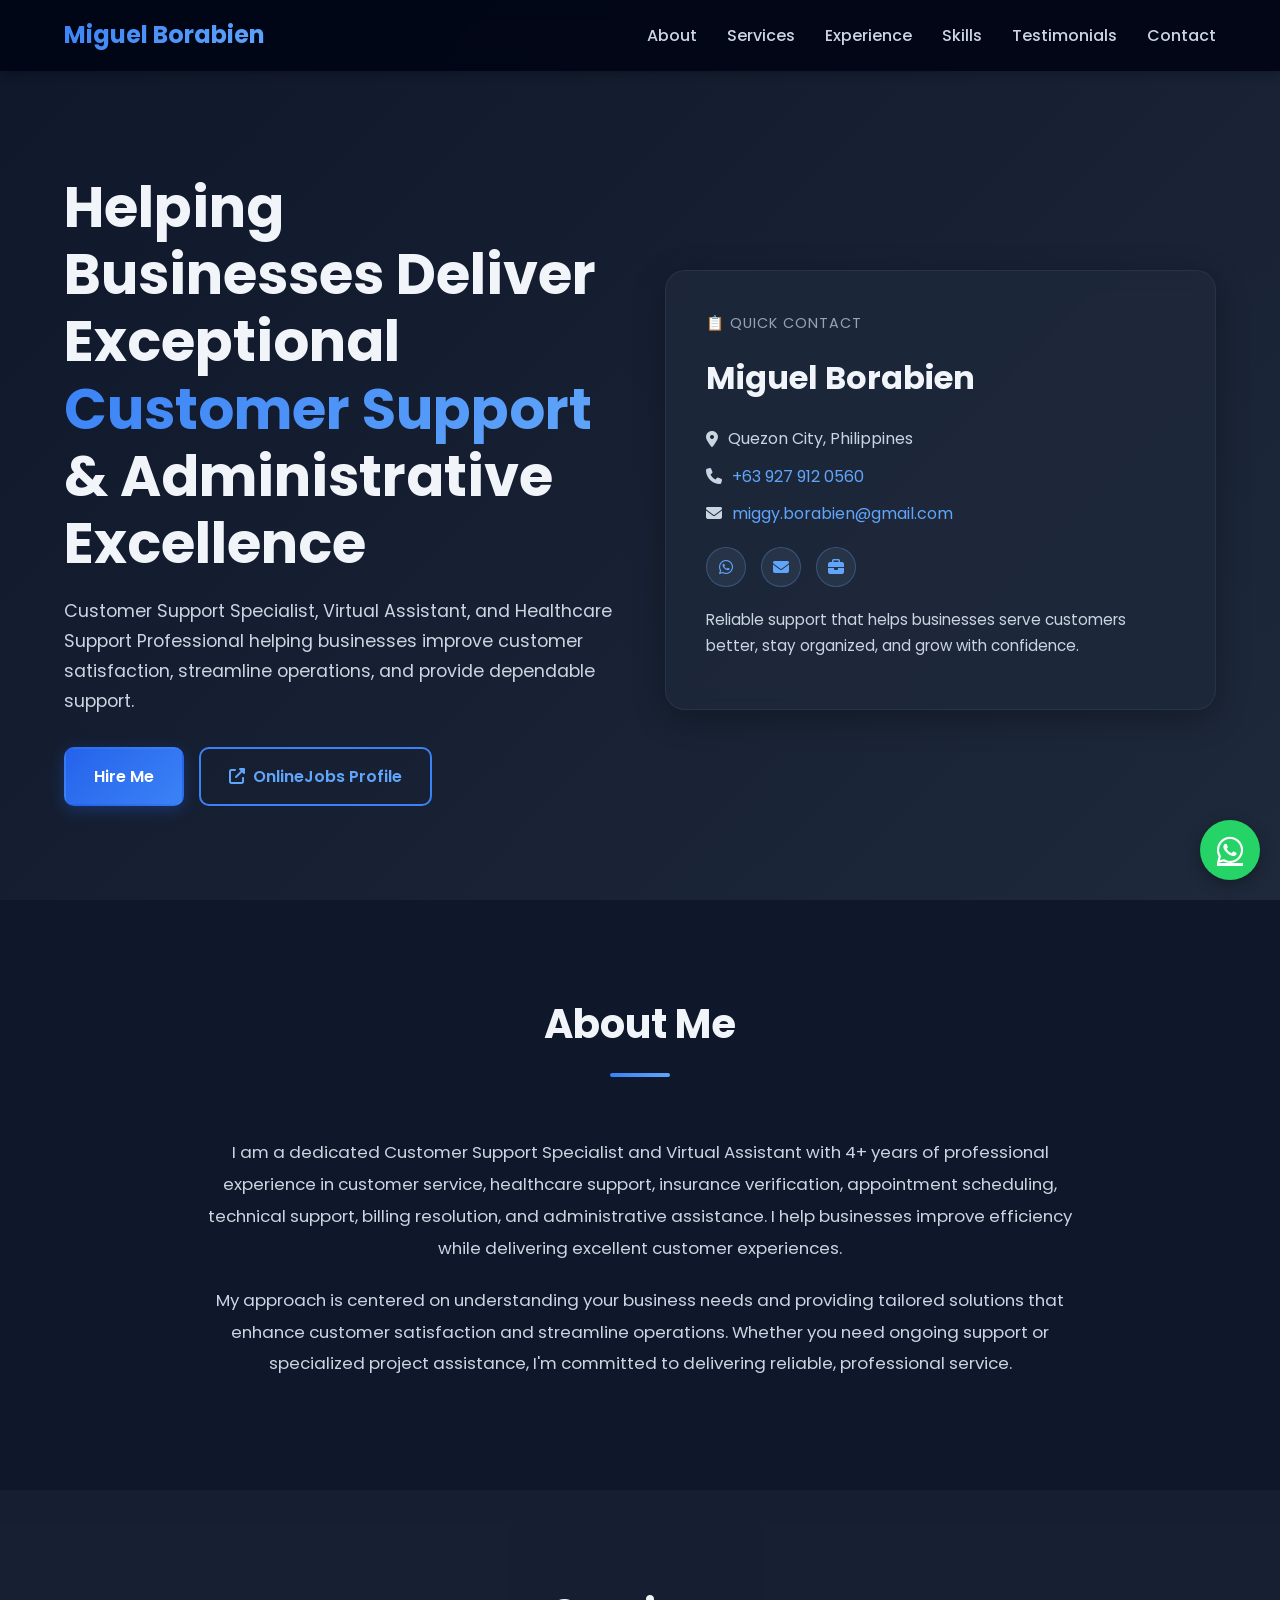
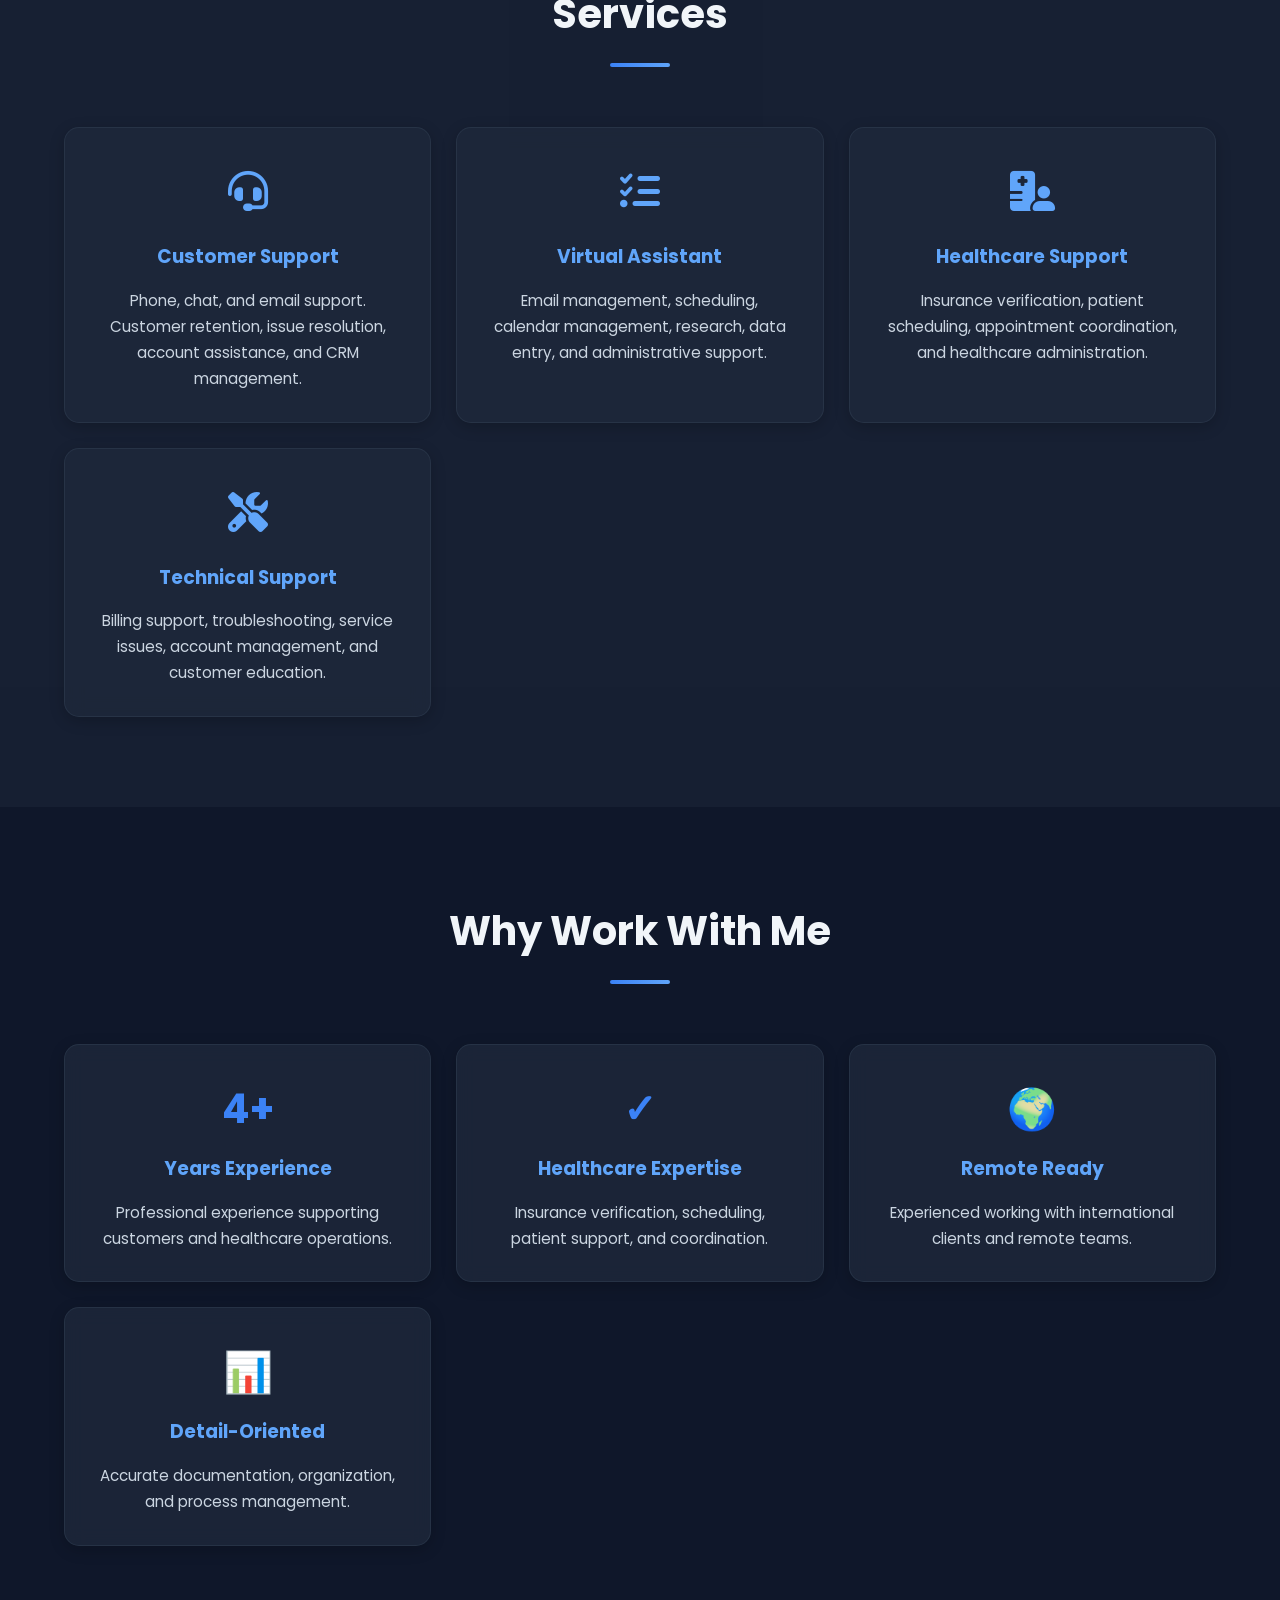
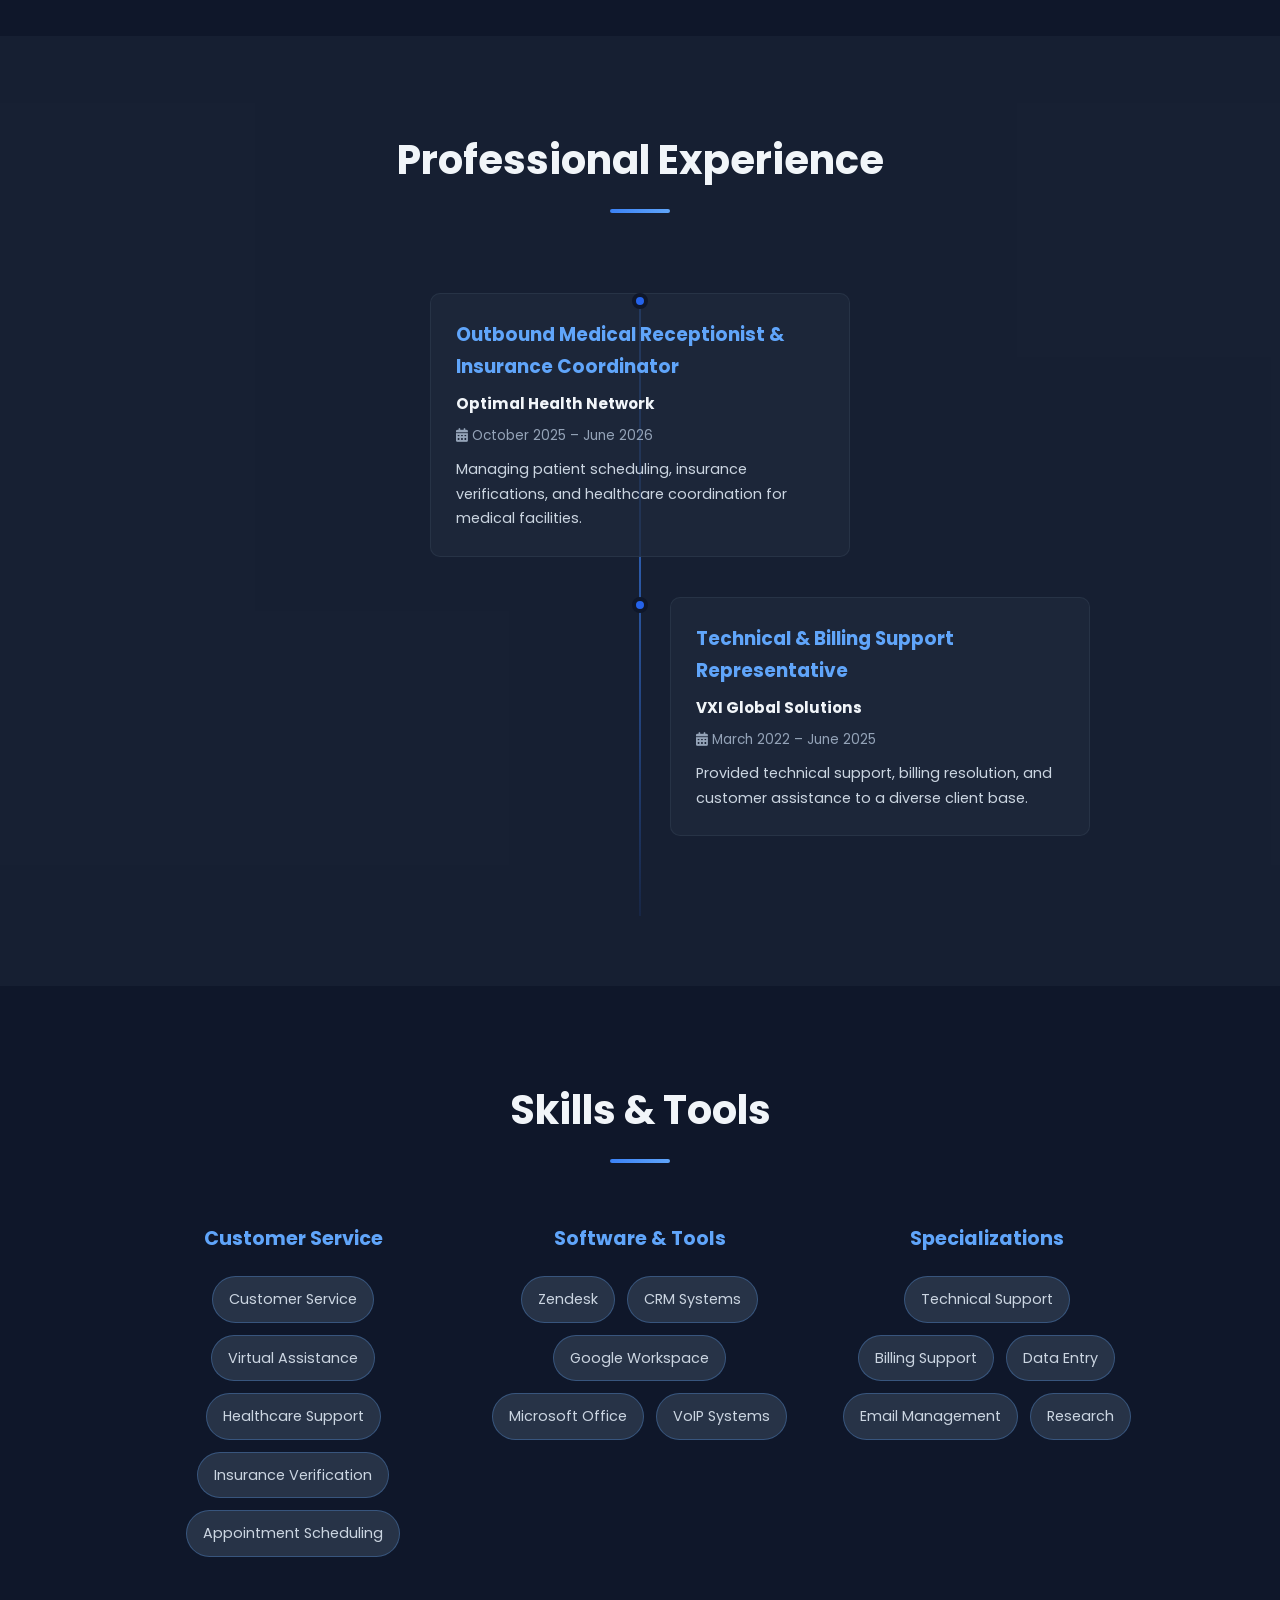
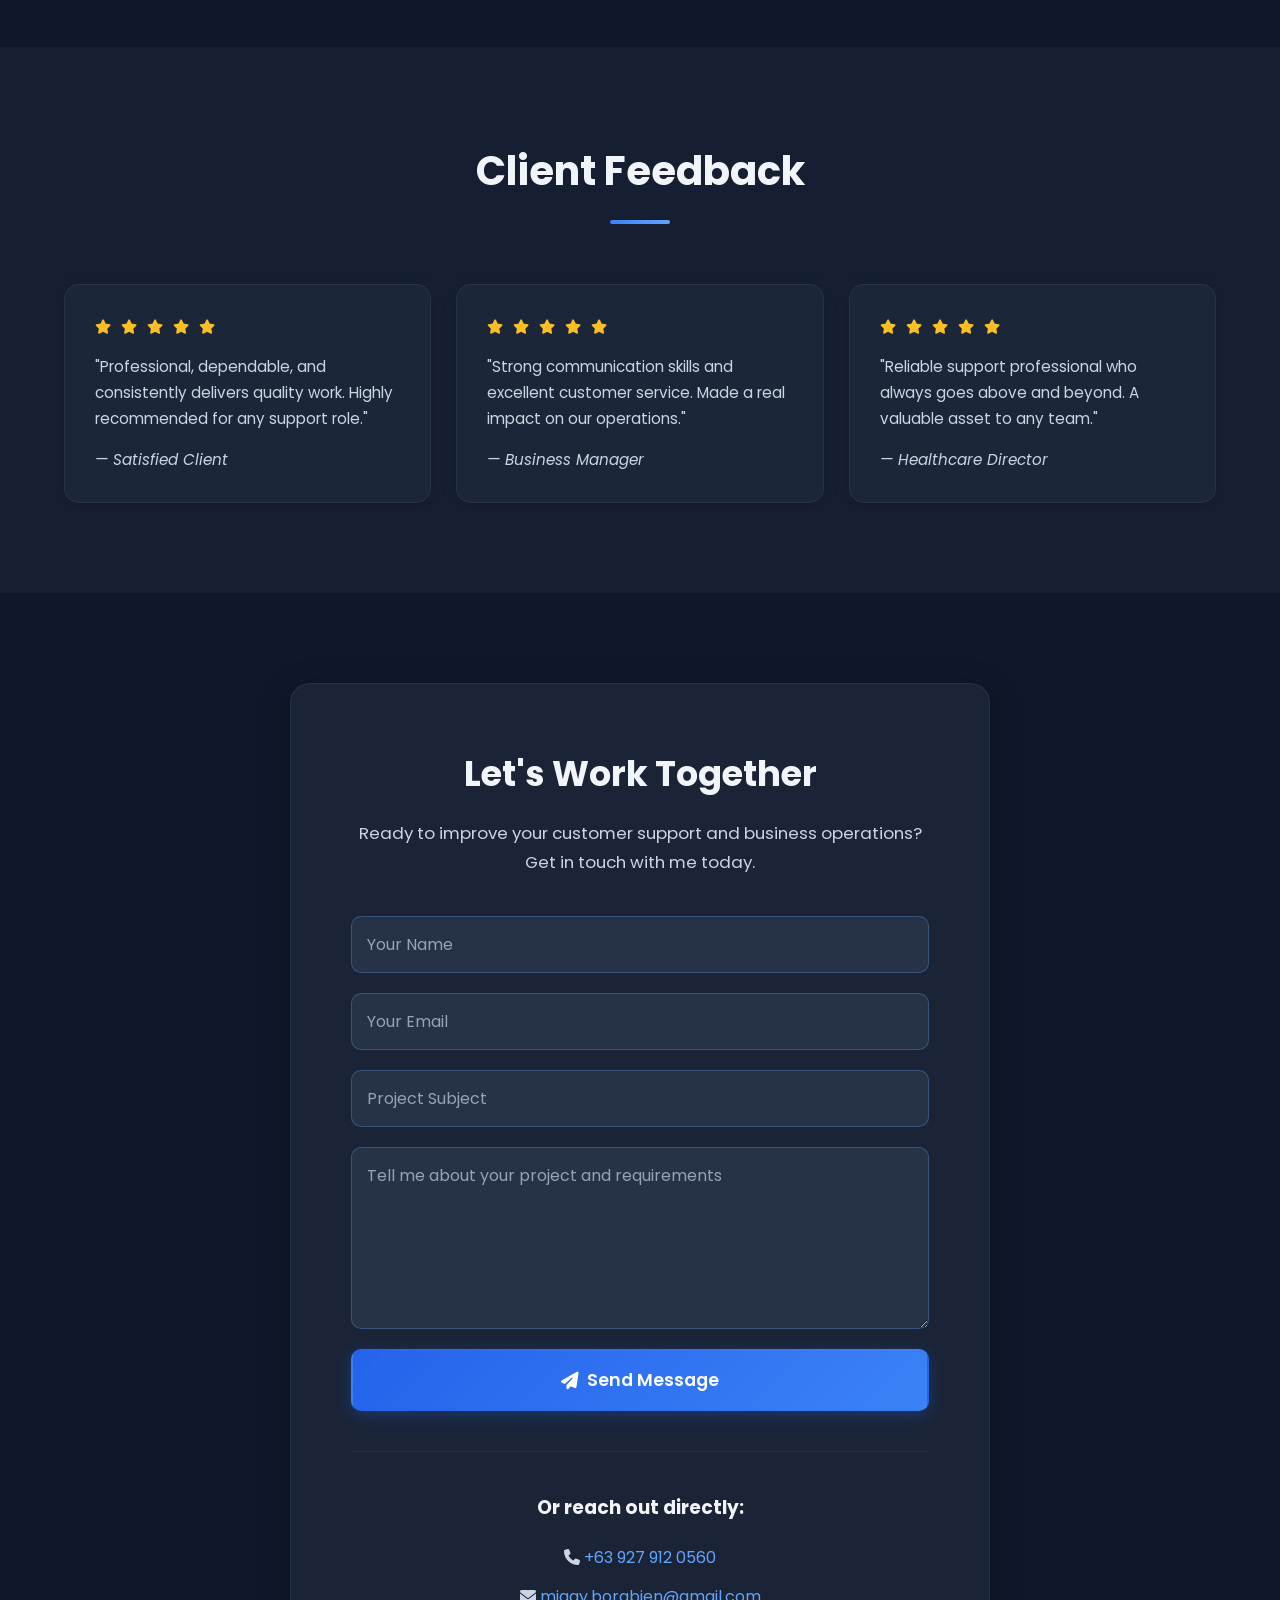
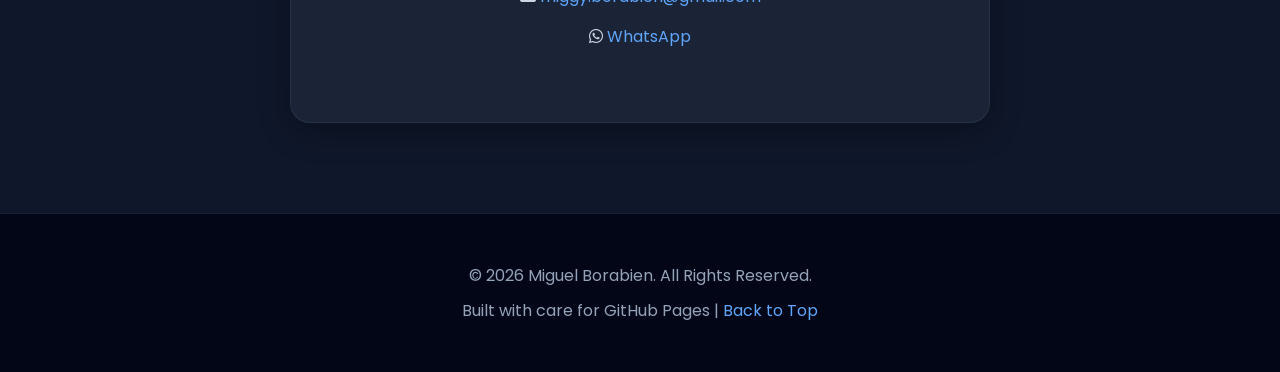
==== index.html @ 0ca9636a "Initial commit: Enhanced portfolio with GitHub Pages setup" ====
<!DOCTYPE html>
<html lang="en">
<head>
<meta charset="UTF-8">
<meta name="viewport" content="width=device-width, initial-scale=1.0">
<meta name="theme-color" content="#2563eb">

<title>Miguel Borabien | Customer Support Specialist | Virtual Assistant</title>

<meta name="description" content="Customer Support Specialist, Virtual Assistant, and Healthcare Support Professional helping businesses improve customer satisfaction, streamline operations, and provide exceptional service.">

<meta name="keywords" content="Virtual Assistant, Customer Support, Healthcare Support, Insurance Verification, Appointment Scheduling, Technical Support, Remote Support Specialist">

<!-- Open Graph Meta Tags -->
<meta property="og:title" content="Miguel Borabien | Customer Support Specialist">
<meta property="og:description" content="Professional Customer Support Specialist and Virtual Assistant based in Quezon City, Philippines.">
<meta property="og:type" content="website">
<meta property="og:url" content="https://miggyborabien.github.io/miguelborabien-portfolio.com">
<meta property="og:image" content="https://via.placeholder.com/1200x630?text=Miguel+Borabien+Portfolio">

<!-- Fonts -->
<link href="https://fonts.googleapis.com/css2?family=Poppins:wght@300;400;500;600;700&display=swap" rel="stylesheet">
<link rel="stylesheet" href="https://cdnjs.cloudflare.com/ajax/libs/font-awesome/6.4.0/css/all.min.css">

<link rel="stylesheet" href="styles.css">
</head>

<body>

<!-- Navigation -->
<nav class="navbar">
<div class="nav-container">
<div class="logo">Miguel Borabien</div>

<button class="mobile-menu-toggle" id="mobileMenuToggle">
<span></span>
<span></span>
<span></span>
</button>

<div class="nav-links" id="navLinks">
<a href="#about">About</a>
<a href="#services">Services</a>
<a href="#experience">Experience</a>
<a href="#skills">Skills</a>
<a href="#testimonials">Testimonials</a>
<a href="#contact">Contact</a>
</div>
</div>
</nav>

<!-- Hero Section -->
<section class="hero" id="hero">
<div class="container">
<div class="hero-content">
<div class="hero-text">
<h1>
Helping Businesses Deliver Exceptional <span class="highlight">Customer Support</span> & Administrative Excellence
</h1>

<p class="hero-description">
Customer Support Specialist, Virtual Assistant, and Healthcare Support Professional helping businesses improve customer satisfaction, streamline operations, and provide dependable support.
</p>

<div class="hero-buttons">
<a href="#contact" class="btn btn-primary">Hire Me</a>
<a href="https://www.onlinejobs.ph/jobseekers/info/1928743" target="_blank" rel="noopener noreferrer" class="btn btn-secondary">
<i class="fas fa-external-link-alt"></i> OnlineJobs Profile
</a>
</div>
</div>

<div class="hero-card">
<div class="card-header">📋 Quick Contact</div>
<h2>Miguel Borabien</h2>
<p><i class="fas fa-map-marker-alt"></i> Quezon City, Philippines</p>
<p><i class="fas fa-phone"></i> <a href="tel:+639279120560">+63 927 912 0560</a></p>
<p><i class="fas fa-envelope"></i> <a href="mailto:miggy.borabien@gmail.com">miggy.borabien@gmail.com</a></p>

<div class="social-links">
<a href="https://wa.me/639279120560" title="WhatsApp" target="_blank" rel="noopener noreferrer">
<i class="fab fa-whatsapp"></i>
</a>
<a href="mailto:miggy.borabien@gmail.com" title="Email">
<i class="fas fa-envelope"></i>
</a>
<a href="https://www.onlinejobs.ph/jobseekers/info/1928743" title="OnlineJobs" target="_blank" rel="noopener noreferrer">
<i class="fas fa-briefcase"></i>
</a>
</div>

<p style="margin-top: 20px; font-size: 0.95rem;">
Reliable support that helps businesses serve customers better, stay organized, and grow with confidence.
</p>
</div>
</div>
</div>
</section>

<!-- About Section -->
<section id="about" class="section">
<div class="container">
<h2 class="section-title">About Me</h2>

<div class="about-content">
<p>
I am a dedicated Customer Support Specialist and Virtual Assistant with 4+ years of professional experience in customer service, healthcare support, insurance verification, appointment scheduling, technical support, billing resolution, and administrative assistance. I help businesses improve efficiency while delivering excellent customer experiences.
</p>

<p>
My approach is centered on understanding your business needs and providing tailored solutions that enhance customer satisfaction and streamline operations. Whether you need ongoing support or specialized project assistance, I'm committed to delivering reliable, professional service.
</p>
</div>
</div>
</section>

<!-- Services Section -->
<section id="services" class="section section-alt">
<div class="container">
<h2 class="section-title">Services</h2>

<div class="grid">
<div class="card service-card">
<div class="card-icon"><i class="fas fa-headset"></i></div>
<h3>Customer Support</h3>
<p>Phone, chat, and email support. Customer retention, issue resolution, account assistance, and CRM management.</p>
</div>

<div class="card service-card">
<div class="card-icon"><i class="fas fa-tasks"></i></div>
<h3>Virtual Assistant</h3>
<p>Email management, scheduling, calendar management, research, data entry, and administrative support.</p>
</div>

<div class="card service-card">
<div class="card-icon"><i class="fas fa-hospital-user"></i></div>
<h3>Healthcare Support</h3>
<p>Insurance verification, patient scheduling, appointment coordination, and healthcare administration.</p>
</div>

<div class="card service-card">
<div class="card-icon"><i class="fas fa-tools"></i></div>
<h3>Technical Support</h3>
<p>Billing support, troubleshooting, service issues, account management, and customer education.</p>
</div>
</div>
</div>
</section>

<!-- Why Work With Me Section -->
<section class="section">
<div class="container">
<h2 class="section-title">Why Work With Me</h2>

<div class="grid">
<div class="card benefit-card">
<div class="card-number">4+</div>
<h3>Years Experience</h3>
<p>Professional experience supporting customers and healthcare operations.</p>
</div>

<div class="card benefit-card">
<div class="card-number">✓</div>
<h3>Healthcare Expertise</h3>
<p>Insurance verification, scheduling, patient support, and coordination.</p>
</div>

<div class="card benefit-card">
<div class="card-number">🌍</div>
<h3>Remote Ready</h3>
<p>Experienced working with international clients and remote teams.</p>
</div>

<div class="card benefit-card">
<div class="card-number">📊</div>
<h3>Detail-Oriented</h3>
<p>Accurate documentation, organization, and process management.</p>
</div>
</div>
</div>
</section>

<!-- Experience Section -->
<section id="experience" class="section section-alt">
<div class="container">
<h2 class="section-title">Professional Experience</h2>

<div class="timeline">
<div class="timeline-item">
<div class="timeline-dot"></div>
<div class="timeline-content">
<h3>Outbound Medical Receptionist & Insurance Coordinator</h3>
<p class="company"><strong>Optimal Health Network</strong></p>
<p class="date"><i class="fas fa-calendar-alt"></i> October 2025 – June 2026</p>
<p class="description">Managing patient scheduling, insurance verifications, and healthcare coordination for medical facilities.</p>
</div>
</div>

<div class="timeline-item">
<div class="timeline-dot"></div>
<div class="timeline-content">
<h3>Technical & Billing Support Representative</h3>
<p class="company"><strong>VXI Global Solutions</strong></p>
<p class="date"><i class="fas fa-calendar-alt"></i> March 2022 – June 2025</p>
<p class="description">Provided technical support, billing resolution, and customer assistance to a diverse client base.</p>
</div>
</div>
</div>
</div>
</section>

<!-- Skills Section -->
<section id="skills" class="section">
<div class="container">
<h2 class="section-title">Skills & Tools</h2>

<div class="skills-grid">
<div class="skill-category">
<h4>Customer Service</h4>
<div class="skills">
<span class="skill">Customer Service</span>
<span class="skill">Virtual Assistance</span>
<span class="skill">Healthcare Support</span>
<span class="skill">Insurance Verification</span>
<span class="skill">Appointment Scheduling</span>
</div>
</div>

<div class="skill-category">
<h4>Software & Tools</h4>
<div class="skills">
<span class="skill">Zendesk</span>
<span class="skill">CRM Systems</span>
<span class="skill">Google Workspace</span>
<span class="skill">Microsoft Office</span>
<span class="skill">VoIP Systems</span>
</div>
</div>

<div class="skill-category">
<h4>Specializations</h4>
<div class="skills">
<span class="skill">Technical Support</span>
<span class="skill">Billing Support</span>
<span class="skill">Data Entry</span>
<span class="skill">Email Management</span>
<span class="skill">Research</span>
</div>
</div>
</div>
</section>

<!-- Testimonials Section -->
<section id="testimonials" class="section section-alt">
<div class="container">
<h2 class="section-title">Client Feedback</h2>

<div class="grid">
<div class="card testimonial-card">
<div class="stars">
<i class="fas fa-star"></i>
<i class="fas fa-star"></i>
<i class="fas fa-star"></i>
<i class="fas fa-star"></i>
<i class="fas fa-star"></i>
</div>
<p>"Professional, dependable, and consistently delivers quality work. Highly recommended for any support role."</p>
<p class="testimonial-author">— Satisfied Client</p>
</div>

<div class="card testimonial-card">
<div class="stars">
<i class="fas fa-star"></i>
<i class="fas fa-star"></i>
<i class="fas fa-star"></i>
<i class="fas fa-star"></i>
<i class="fas fa-star"></i>
</div>
<p>"Strong communication skills and excellent customer service. Made a real impact on our operations."</p>
<p class="testimonial-author">— Business Manager</p>
</div>

<div class="card testimonial-card">
<div class="stars">
<i class="fas fa-star"></i>
<i class="fas fa-star"></i>
<i class="fas fa-star"></i>
<i class="fas fa-star"></i>
<i class="fas fa-star"></i>
</div>
<p>"Reliable support professional who always goes above and beyond. A valuable asset to any team."</p>
<p class="testimonial-author">— Healthcare Director</p>
</div>
</div>
</div>
</section>

<!-- Contact Section -->
<section id="contact" class="section">
<div class="container">
<div class="contact-box">
<h2>Let's Work Together</h2>

<p>
Ready to improve your customer support and business operations? Get in touch with me today.
</p>

<form class="contact-form" action="https://formsubmit.co/miggy.borabien@gmail.com" method="POST">
<input type="hidden" name="_captcha" value="false">
<input type="hidden" name="_next" value="https://miggyborabien.github.io/miguelborabien-portfolio.com/success.html">

<div class="form-group">
<input type="text" name="name" placeholder="Your Name" required>
</div>

<div class="form-group">
<input type="email" name="email" placeholder="Your Email" required>
</div>

<div class="form-group">
<input type="text" name="subject" placeholder="Project Subject" required>
</div>

<div class="form-group">
<textarea name="message" rows="6" placeholder="Tell me about your project and requirements" required></textarea>
</div>

<button type="submit" class="btn btn-primary btn-large">
<i class="fas fa-paper-plane"></i> Send Message
</button>
</form>

<div class="contact-info">
<h3>Or reach out directly:</h3>
<p><i class="fas fa-phone"></i> <a href="tel:+639279120560">+63 927 912 0560</a></p>
<p><i class="fas fa-envelope"></i> <a href="mailto:miggy.borabien@gmail.com">miggy.borabien@gmail.com</a></p>
<p><i class="fab fa-whatsapp"></i> <a href="https://wa.me/639279120560" target="_blank" rel="noopener noreferrer">WhatsApp</a></p>
</div>
</div>
</div>
</section>

<!-- Footer -->
<footer class="footer">
<div class="container">
<p>&copy; 2026 Miguel Borabien. All Rights Reserved.</p>
<p>Built with care for GitHub Pages | <a href="#top">Back to Top</a></p>
</div>
</footer>

<!-- WhatsApp Floating Button -->
<a href="https://wa.me/639279120560" class="whatsapp-btn" title="Chat on WhatsApp" target="_blank" rel="noopener noreferrer">
<i class="fab fa-whatsapp"></i>
</a>

<!-- Scripts -->
<script src="script.js"></script>

</body>
</html>
---- styles.css ----
* {
  margin: 0;
  padding: 0;
  box-sizing: border-box;
  font-family: 'Poppins', sans-serif;
}

html {
  scroll-behavior: smooth;
}

body {
  background: #0f172a;
  color: #e2e8f0;
  line-height: 1.7;
  overflow-x: hidden;
}

.container {
  width: 90%;
  max-width: 1200px;
  margin: auto;
}

/* Navigation */
.navbar {
  position: fixed;
  top: 0;
  width: 100%;
  background: rgba(2, 6, 23, 0.95);
  backdrop-filter: blur(10px);
  padding: 15px 0;
  z-index: 999;
  box-shadow: 0 2px 10px rgba(0, 0, 0, 0.3);
  transition: all 0.3s ease;
}

.nav-container {
  display: flex;
  justify-content: space-between;
  align-items: center;
  width: 90%;
  max-width: 1200px;
  margin: auto;
}

.logo {
  font-size: 24px;
  font-weight: 700;
  background: linear-gradient(135deg, #3b82f6, #60a5fa);
  -webkit-background-clip: text;
  -webkit-text-fill-color: transparent;
  background-clip: text;
}

.nav-links {
  display: flex;
  gap: 30px;
  align-items: center;
}

.nav-links a {
  color: #cbd5e1;
  text-decoration: none;
  font-weight: 500;
  transition: all 0.3s ease;
  position: relative;
}

.nav-links a:hover {
  color: #60a5fa;
}

.nav-links a::after {
  content: '';
  position: absolute;
  bottom: -5px;
  left: 0;
  width: 0;
  height: 2px;
  background: #3b82f6;
  transition: width 0.3s ease;
}

.nav-links a:hover::after {
  width: 100%;
}

.mobile-menu-toggle {
  display: none;
  flex-direction: column;
  background: none;
  border: none;
  cursor: pointer;
  gap: 6px;
}

.mobile-menu-toggle span {
  width: 25px;
  height: 3px;
  background: #60a5fa;
  border-radius: 3px;
  transition: all 0.3s ease;
}

/* Hero Section */
.hero {
  min-height: 100vh;
  display: flex;
  align-items: center;
  padding-top: 80px;
  background: linear-gradient(135deg, #0f172a 0%, #1e293b 100%);
  position: relative;
  overflow: hidden;
}

.hero::before {
  content: '';
  position: absolute;
  top: -50%;
  right: -50%;
  width: 500px;
  height: 500px;
  background: radial-gradient(circle, rgba(37, 99, 235, 0.1) 0%, transparent 70%);
  border-radius: 50%;
}

.hero::after {
  content: '';
  position: absolute;
  bottom: -50%;
  left: -50%;
  width: 500px;
  height: 500px;
  background: radial-gradient(circle, rgba(37, 99, 235, 0.1) 0%, transparent 70%);
  border-radius: 50%;
}

.hero .container {
  position: relative;
  z-index: 1;
}

.hero-content {
  display: grid;
  grid-template-columns: 1fr 1fr;
  gap: 50px;
  align-items: center;
}

.hero-text h1 {
  font-size: 3.5rem;
  line-height: 1.2;
  margin-bottom: 20px;
  color: #f1f5f9;
  animation: slideInLeft 0.8s ease;
}

.highlight {
  background: linear-gradient(135deg, #3b82f6, #60a5fa);
  -webkit-background-clip: text;
  -webkit-text-fill-color: transparent;
  background-clip: text;
}

.hero-description {
  font-size: 1.1rem;
  color: #cbd5e1;
  margin-bottom: 30px;
  animation: slideInLeft 0.8s ease 0.2s both;
}

.hero-buttons {
  display: flex;
  gap: 15px;
  flex-wrap: wrap;
  animation: slideInLeft 0.8s ease 0.4s both;
}

.btn {
  display: inline-flex;
  align-items: center;
  justify-content: center;
  gap: 8px;
  padding: 14px 28px;
  border-radius: 10px;
  color: white;
  font-weight: 600;
  transition: all 0.3s ease;
  text-decoration: none;
  border: 2px solid transparent;
  cursor: pointer;
  font-size: 1rem;
}

.btn-primary {
  background: linear-gradient(135deg, #2563eb, #3b82f6);
  box-shadow: 0 4px 15px rgba(37, 99, 235, 0.3);
}

.btn-primary:hover {
  transform: translateY(-3px);
  box-shadow: 0 6px 20px rgba(37, 99, 235, 0.4);
}

.btn-secondary {
  background: transparent;
  border: 2px solid #3b82f6;
  color: #60a5fa;
}

.btn-secondary:hover {
  background: rgba(37, 99, 235, 0.1);
  transform: translateY(-3px);
}

.btn-large {
  padding: 16px 40px;
  font-size: 1.1rem;
}

.hero-card {
  background: rgba(30, 41, 59, 0.8);
  backdrop-filter: blur(10px);
  padding: 40px;
  border-radius: 20px;
  border: 1px solid rgba(51, 65, 85, 0.5);
  animation: slideInRight 0.8s ease;
  box-shadow: 0 8px 32px rgba(0, 0, 0, 0.3);
}

.card-header {
  font-size: 0.9rem;
  color: #94a3b8;
  text-transform: uppercase;
  letter-spacing: 1px;
  margin-bottom: 15px;
}

.hero-card h2 {
  font-size: 2rem;
  margin-bottom: 20px;
  color: #f1f5f9;
}

.hero-card p {
  color: #cbd5e1;
  margin-bottom: 10px;
  display: flex;
  align-items: center;
  gap: 10px;
}

.hero-card a {
  color: #60a5fa;
  text-decoration: none;
  transition: color 0.3s ease;
}

.hero-card a:hover {
  color: #93c5fd;
}

.social-links {
  display: flex;
  gap: 15px;
  margin: 20px 0;
}

.social-links a {
  width: 40px;
  height: 40px;
  display: flex;
  align-items: center;
  justify-content: center;
  background: rgba(51, 65, 85, 0.5);
  border-radius: 50%;
  color: #60a5fa;
  transition: all 0.3s ease;
  border: 1px solid rgba(96, 165, 250, 0.3);
}

.social-links a:hover {
  background: #3b82f6;
  color: white;
  transform: translateY(-3px);
}

/* Sections */
.section {
  padding: 90px 0;
}

.section-alt {
  background: rgba(30, 41, 59, 0.5);
}

.section-title {
  text-align: center;
  font-size: 2.5rem;
  margin-bottom: 60px;
  color: #f1f5f9;
  position: relative;
  display: inline-block;
  width: 100%;
}

.section-title::after {
  content: '';
  display: block;
  width: 60px;
  height: 4px;
  background: linear-gradient(90deg, #3b82f6, #60a5fa);
  margin: 15px auto 0;
  border-radius: 2px;
}

/* About Section */
.about-content {
  max-width: 900px;
  margin: auto;
  text-align: center;
}

.about-content p {
  font-size: 1.05rem;
  color: #cbd5e1;
  margin-bottom: 20px;
  line-height: 1.9;
}

/* Grid */
.grid {
  display: grid;
  grid-template-columns: repeat(auto-fit, minmax(280px, 1fr));
  gap: 25px;
}

/* Cards */
.card {
  background: rgba(30, 41, 59, 0.8);
  backdrop-filter: blur(10px);
  padding: 30px;
  border-radius: 15px;
  border: 1px solid rgba(51, 65, 85, 0.5);
  transition: all 0.3s ease;
  box-shadow: 0 4px 15px rgba(0, 0, 0, 0.2);
}

.card:hover {
  transform: translateY(-6px);
  border-color: rgba(96, 165, 250, 0.5);
  box-shadow: 0 8px 25px rgba(37, 99, 235, 0.15);
}

.card h3 {
  color: #60a5fa;
  margin-bottom: 15px;
}

.card p {
  color: #cbd5e1;
  font-size: 0.95rem;
}

.service-card {
  text-align: center;
}

.card-icon {
  font-size: 2.5rem;
  color: #60a5fa;
  margin-bottom: 15px;
}

.benefit-card {
  text-align: center;
  position: relative;
}

.card-number {
  font-size: 2.5rem;
  color: #3b82f6;
  font-weight: 700;
  margin-bottom: 10px;
}

.testimonial-card {
  min-height: 200px;
  display: flex;
  flex-direction: column;
  justify-content: space-between;
}

.stars {
  color: #fbbf24;
  font-size: 0.9rem;
  margin-bottom: 15px;
  letter-spacing: 3px;
}

.testimonial-author {
  font-style: italic;
  color: #94a3b8;
  font-size: 0.9rem;
  margin-top: 15px;
}

/* Timeline */
.timeline {
  max-width: 900px;
  margin: auto;
  position: relative;
  padding: 20px 0;
}

.timeline::before {
  content: '';
  position: absolute;
  left: 50%;
  transform: translateX(-50%);
  width: 2px;
  height: 100%;
  background: linear-gradient(180deg, #3b82f6, rgba(37, 99, 235, 0.1));
}

.timeline-item {
  margin-bottom: 40px;
  position: relative;
}

.timeline-dot {
  position: absolute;
  left: 50%;
  transform: translateX(-50%);
  width: 16px;
  height: 16px;
  background: #2563eb;
  border: 4px solid #0f172a;
  border-radius: 50%;
  top: 0;
  z-index: 1;
}

.timeline-content {
  background: rgba(30, 41, 59, 0.8);
  padding: 25px;
  border-radius: 10px;
  border: 1px solid rgba(51, 65, 85, 0.5);
  margin: 0 auto;
  width: calc(50% - 30px);
}

.timeline-item:nth-child(even) .timeline-content {
  margin-left: auto;
  margin-right: 0;
}

.timeline-content h3 {
  color: #60a5fa;
  margin-bottom: 8px;
}

.timeline-content .company {
  color: #f1f5f9;
  font-size: 0.95rem;
}

.timeline-content .date {
  color: #94a3b8;
  font-size: 0.85rem;
  margin: 8px 0;
}

.timeline-content .description {
  color: #cbd5e1;
  font-size: 0.9rem;
  margin-top: 10px;
}

/* Skills */
.skills-grid {
  display: grid;
  grid-template-columns: repeat(auto-fit, minmax(250px, 1fr));
  gap: 40px;
  max-width: 1000px;
  margin: auto;
}

.skill-category {
  text-align: center;
}

.skill-category h4 {
  color: #60a5fa;
  margin-bottom: 20px;
  font-size: 1.2rem;
}

.skills {
  display: flex;
  flex-wrap: wrap;
  justify-content: center;
  gap: 12px;
}

.skill {
  background: rgba(51, 65, 85, 0.7);
  padding: 10px 16px;
  border-radius: 25px;
  border: 1px solid rgba(96, 165, 250, 0.3);
  color: #cbd5e1;
  font-size: 0.9rem;
  transition: all 0.3s ease;
  display: inline-block;
}

.skill:hover {
  background: #3b82f6;
  color: white;
  border-color: #3b82f6;
  transform: translateY(-2px);
}

/* Contact Section */
.contact-box {
  background: rgba(30, 41, 59, 0.8);
  backdrop-filter: blur(10px);
  padding: 60px;
  border-radius: 20px;
  border: 1px solid rgba(51, 65, 85, 0.5);
  max-width: 700px;
  margin: auto;
  text-align: center;
  box-shadow: 0 8px 32px rgba(0, 0, 0, 0.3);
}

.contact-box h2 {
  font-size: 2.2rem;
  margin-bottom: 15px;
  color: #f1f5f9;
}

.contact-box > p {
  font-size: 1.05rem;
  margin-bottom: 30px;
  color: #cbd5e1;
}

.contact-form {
  margin: 40px 0;
  display: flex;
  flex-direction: column;
  gap: 20px;
}

.form-group {
  display: flex;
  flex-direction: column;
}

input,
textarea {
  padding: 15px;
  border: 1px solid rgba(96, 165, 250, 0.3);
  border-radius: 10px;
  background: rgba(51, 65, 85, 0.5);
  color: #f1f5f9;
  font-family: inherit;
  font-size: 1rem;
  transition: all 0.3s ease;
}

input:focus,
textarea:focus {
  outline: none;
  background: rgba(51, 65, 85, 0.8);
  border-color: #3b82f6;
  box-shadow: 0 0 0 3px rgba(37, 99, 235, 0.1);
}

input::placeholder,
textarea::placeholder {
  color: #94a3b8;
}

.contact-info {
  margin-top: 40px;
  padding-top: 40px;
  border-top: 1px solid rgba(51, 65, 85, 0.5);
}

.contact-info h3 {
  color: #f1f5f9;
  margin-bottom: 20px;
}

.contact-info p {
  margin: 12px 0;
  color: #cbd5e1;
}

.contact-info a {
  color: #60a5fa;
  text-decoration: none;
  transition: color 0.3s ease;
}

.contact-info a:hover {
  color: #93c5fd;
  text-decoration: underline;
}

/* Footer */
.footer {
  background: #020617;
  padding: 40px 0;
  text-align: center;
  border-top: 1px solid rgba(51, 65, 85, 0.5);
}

.footer p {
  color: #94a3b8;
  margin: 8px 0;
}

.footer a {
  color: #60a5fa;
  text-decoration: none;
  transition: color 0.3s ease;
}

.footer a:hover {
  color: #93c5fd;
}

/* WhatsApp Button */
.whatsapp-btn {
  position: fixed;
  right: 20px;
  bottom: 20px;
  width: 60px;
  height: 60px;
  background: #25D366;
  display: flex;
  justify-content: center;
  align-items: center;
  font-size: 30px;
  border-radius: 50%;
  color: white;
  box-shadow: 0 4px 15px rgba(0, 0, 0, 0.3);
  z-index: 998;
  animation: bounceIn 0.6s ease;
  transition: all 0.3s ease;
}

.whatsapp-btn:hover {
  transform: scale(1.1);
  box-shadow: 0 6px 20px rgba(37, 211, 102, 0.4);
}

/* Animations */
@keyframes slideInLeft {
  from {
    opacity: 0;
    transform: translateX(-50px);
  }
  to {
    opacity: 1;
    transform: translateX(0);
  }
}

@keyframes slideInRight {
  from {
    opacity: 0;
    transform: translateX(50px);
  }
  to {
    opacity: 1;
    transform: translateX(0);
  }
}

@keyframes bounceIn {
  0% {
    opacity: 0;
    transform: scale(0);
  }
  50% {
    opacity: 1;
    transform: scale(1.1);
  }
  100% {
    transform: scale(1);
  }
}

/* Responsive Design */
@media (max-width: 768px) {
  .mobile-menu-toggle {
    display: flex;
  }

  .nav-links {
    position: absolute;
    top: 60px;
    left: 0;
    right: 0;
    flex-direction: column;
    background: rgba(2, 6, 23, 0.98);
    padding: 20px;
    gap: 15px;
    max-height: 0;
    overflow: hidden;
    transition: max-height 0.3s ease;
  }

  .nav-links.active {
    max-height: 500px;
  }

  .hero-content {
    grid-template-columns: 1fr;
  }

  .hero-text h1 {
    font-size: 2.2rem;
  }

  .hero-description {
    font-size: 1rem;
  }

  .section-title {
    font-size: 2rem;
    margin-bottom: 40px;
  }

  .timeline::before {
    left: 20px;
  }

  .timeline-dot {
    left: 20px;
  }

  .timeline-content {
    width: calc(100% - 50px);
    margin-left: 50px !important;
    margin-right: 0 !important;
  }

  .contact-box {
    padding: 30px;
  }

  .contact-form input,
  .contact-form textarea {
    font-size: 16px;
  }

  .hero-buttons {
    flex-direction: column;
  }

  .btn {
    width: 100%;
    text-align: center;
  }
}

@media (max-width: 480px) {
  .hero-text h1 {
    font-size: 1.8rem;
  }

  .section-title {
    font-size: 1.5rem;
  }

  .contact-box {
    padding: 20px;
  }

  .hero-card {
    padding: 25px;
  }

  .grid {
    grid-template-columns: 1fr;
  }
}
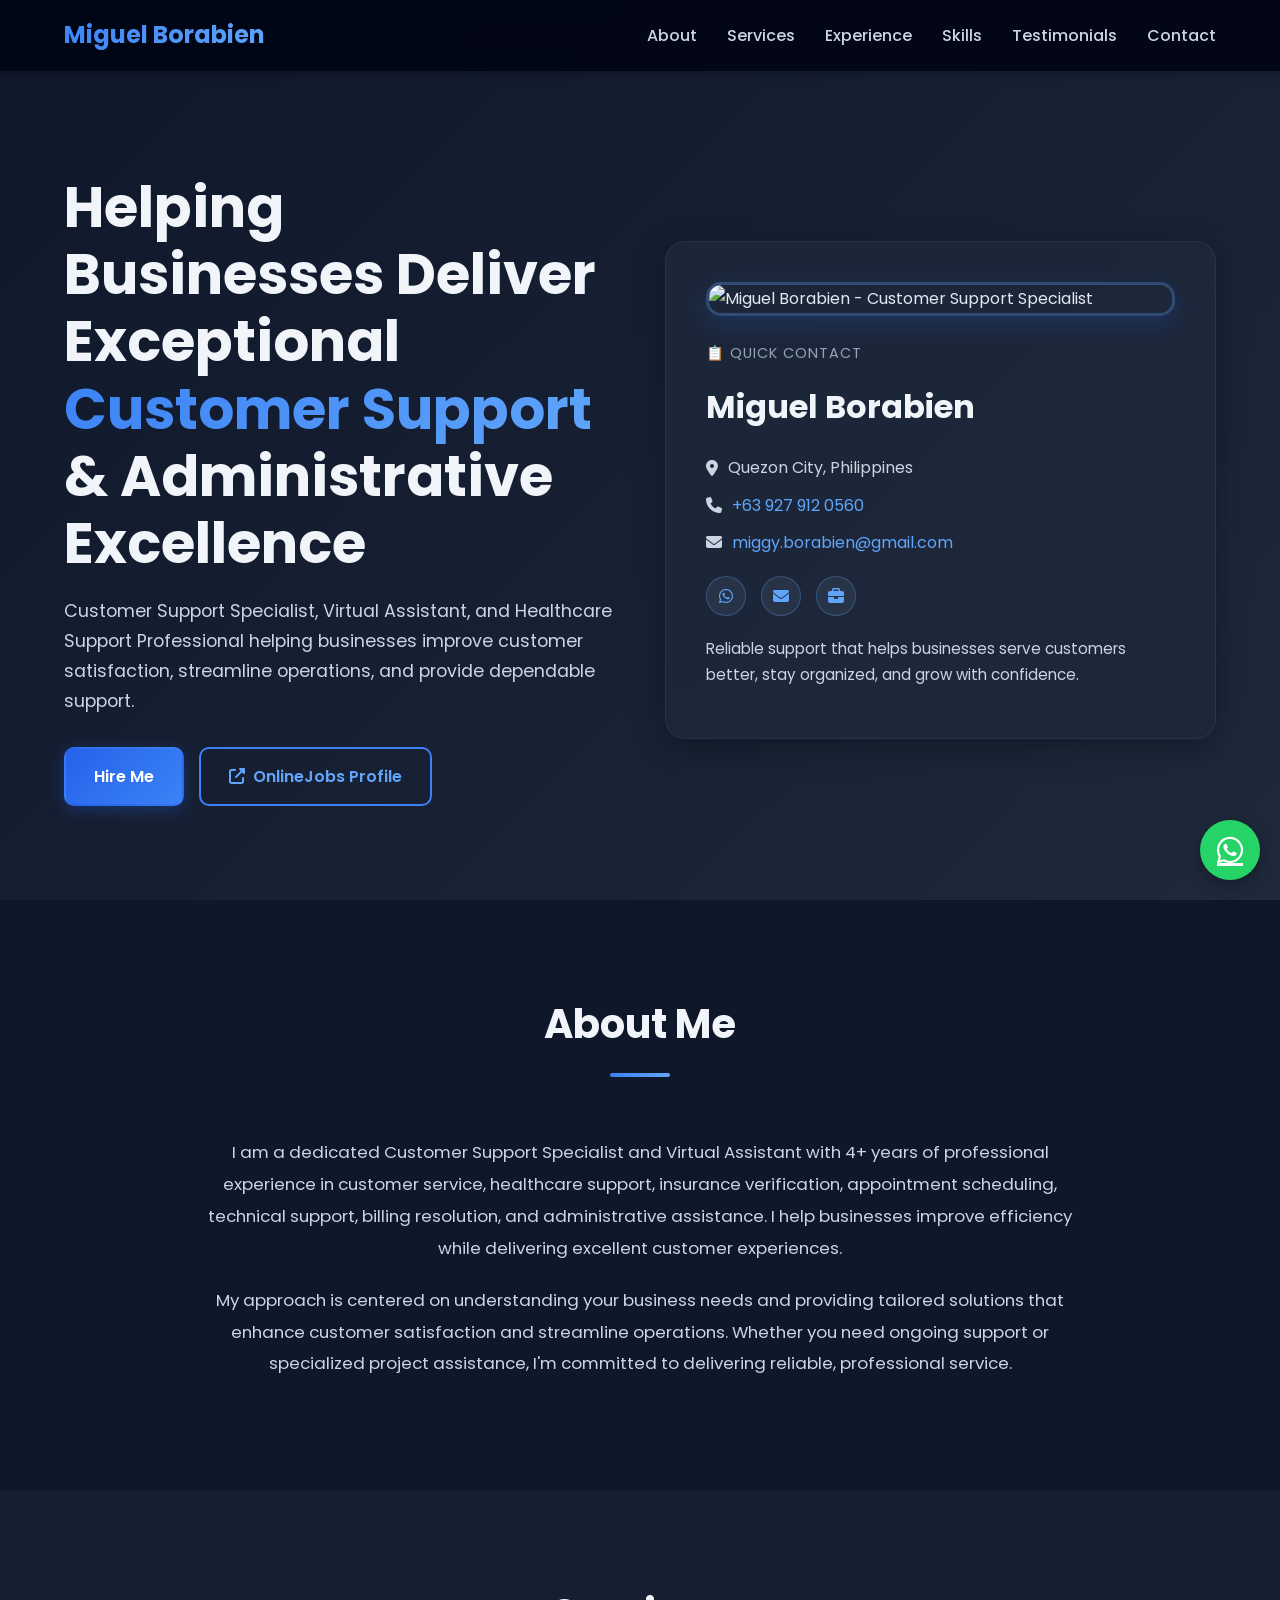
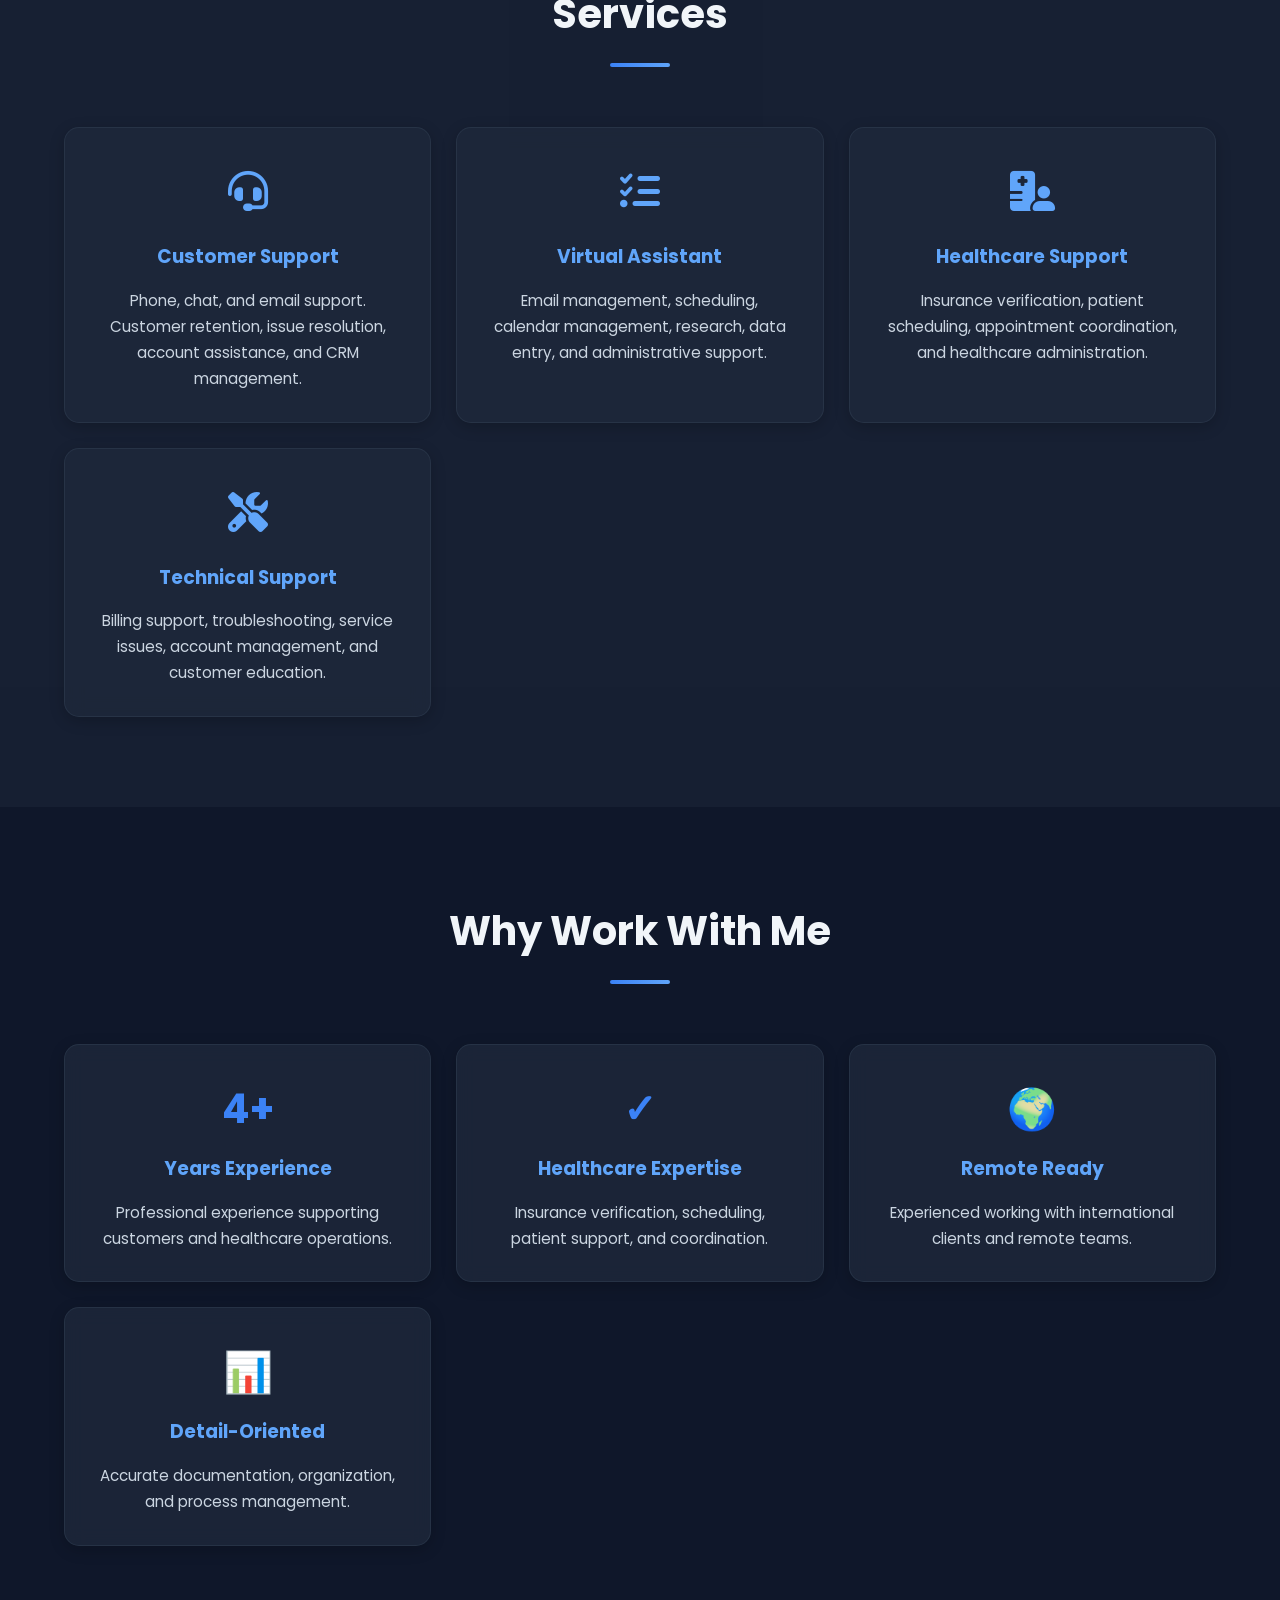
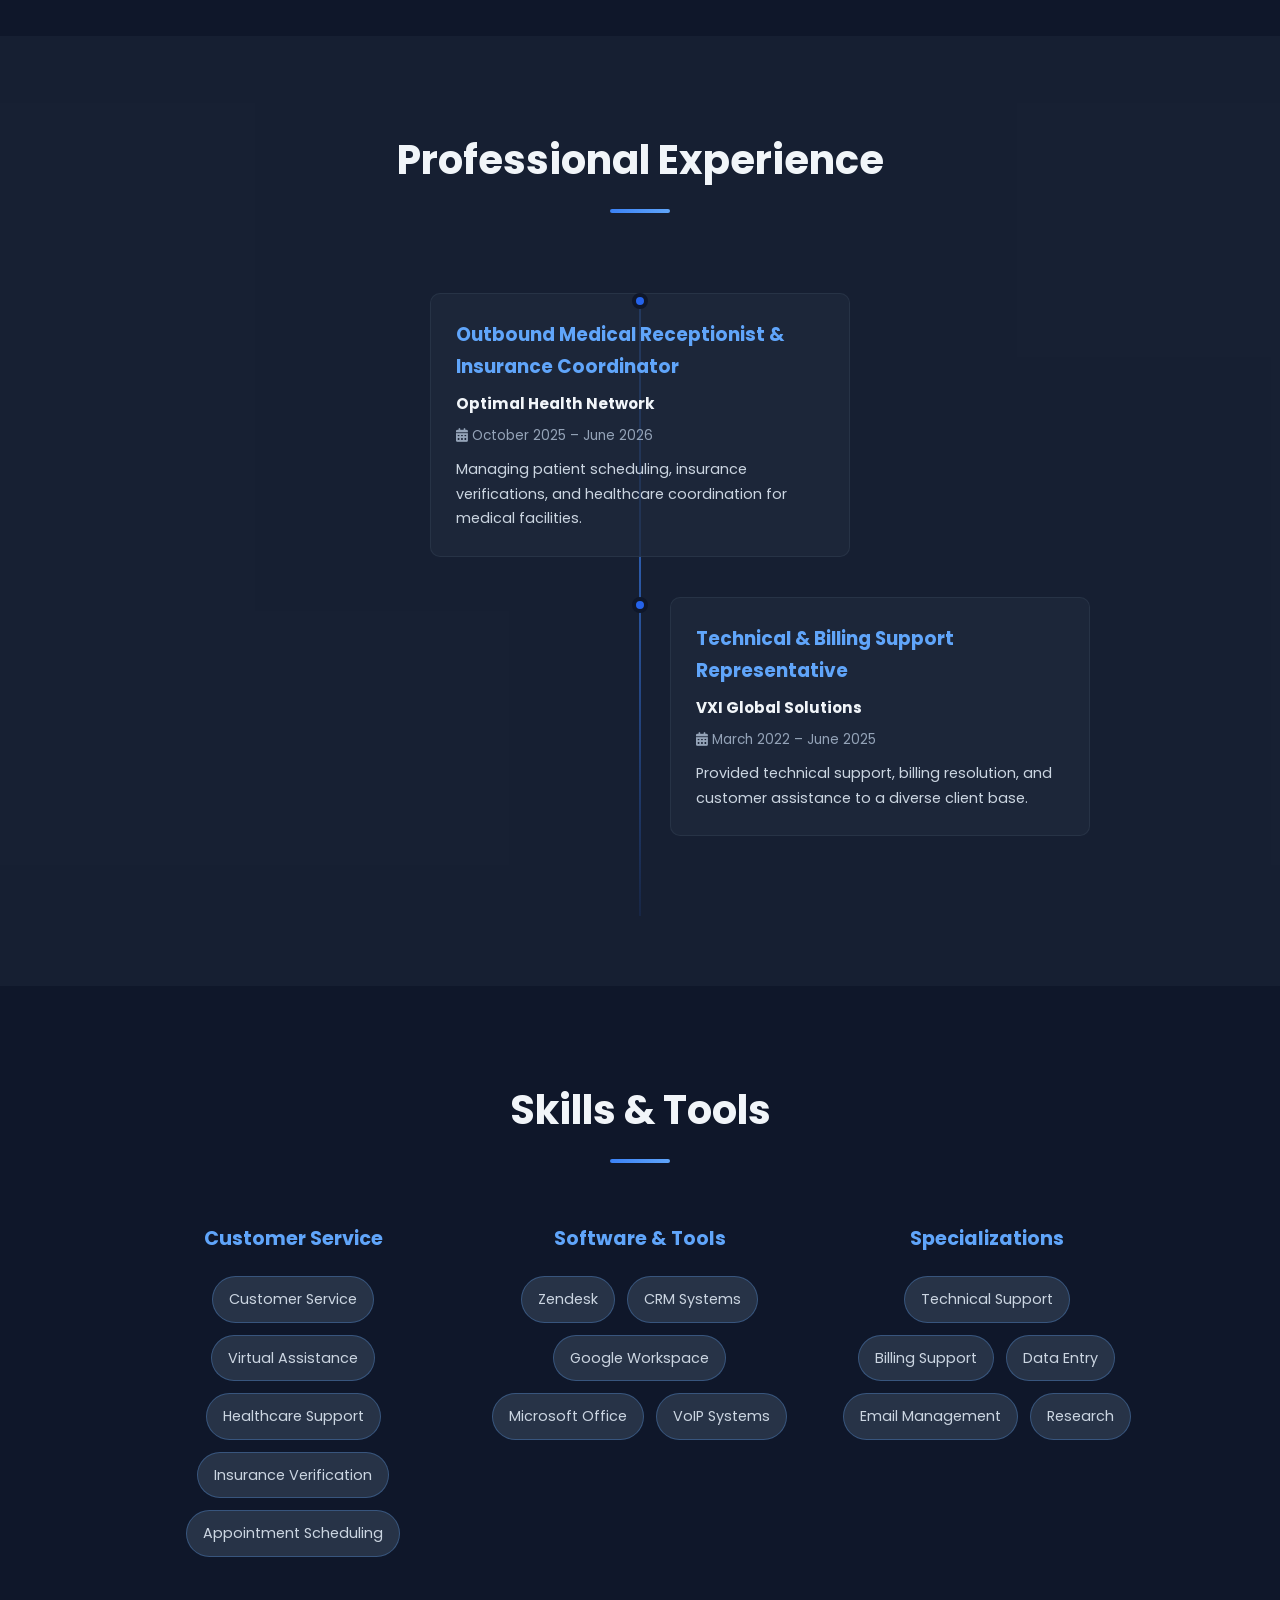
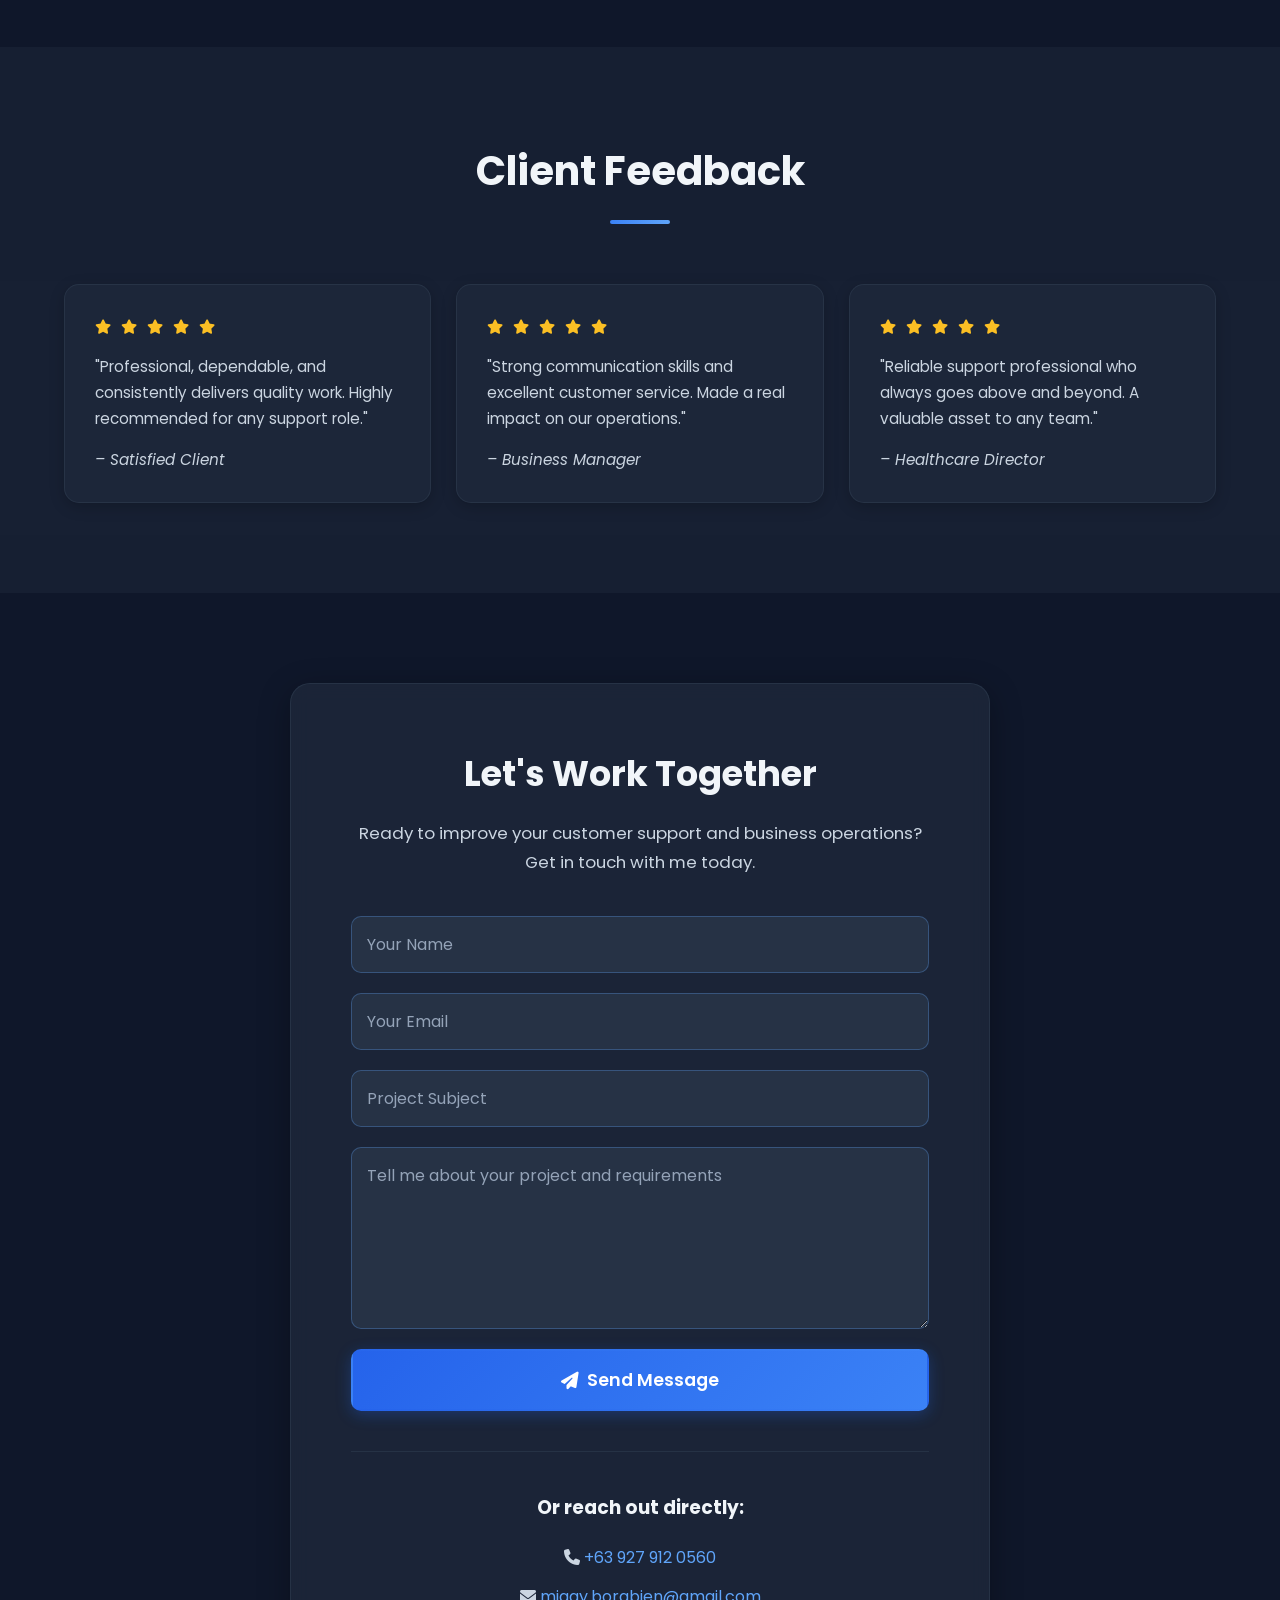
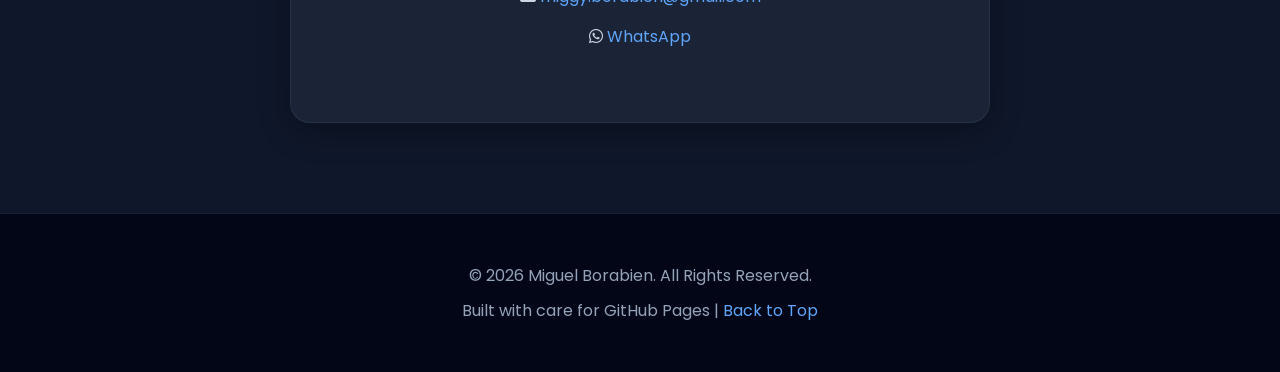
==== commit 371e7da1: "Add profile image to hero card" ====
--- a/index.html
+++ b/index.html
@@ -16,7 +16,7 @@
 <meta property="og:description" content="Professional Customer Support Specialist and Virtual Assistant based in Quezon City, Philippines.">
 <meta property="og:type" content="website">
 <meta property="og:url" content="https://miggyborabien.github.io/miguelborabien-portfolio.com">
-<meta property="og:image" content="https://via.placeholder.com/1200x630?text=Miguel+Borabien+Portfolio">
+<meta property="og:image" content="https://miggyborabien.github.io/miguelborabien-portfolio.com/profile.jpg">
 
 <!-- Fonts -->
 <link href="https://fonts.googleapis.com/css2?family=Poppins:wght@300;400;500;600;700&display=swap" rel="stylesheet">
@@ -71,6 +71,10 @@
 </div>
 
 <div class="hero-card">
+<div class="profile-image-container">
+<img src="profile.jpg" alt="Miguel Borabien - Customer Support Specialist" class="profile-image">
+</div>
+
 <div class="card-header">📋 Quick Contact</div>
 <h2>Miguel Borabien</h2>
 <p><i class="fas fa-map-marker-alt"></i> Quezon City, Philippines</p>
@@ -110,7 +114,6 @@
 <p>
 My approach is centered on understanding your business needs and providing tailored solutions that enhance customer satisfaction and streamline operations. Whether you need ongoing support or specialized project assistance, I'm committed to delivering reliable, professional service.
 </p>
-</div>
 </div>
 </section>
 
@@ -265,7 +268,7 @@
 <i class="fas fa-star"></i>
 </div>
 <p>"Professional, dependable, and consistently delivers quality work. Highly recommended for any support role."</p>
-<p class="testimonial-author">— Satisfied Client</p>
+<p class="testimonial-author">– Satisfied Client</p>
 </div>
 
 <div class="card testimonial-card">
@@ -277,7 +280,7 @@
 <i class="fas fa-star"></i>
 </div>
 <p>"Strong communication skills and excellent customer service. Made a real impact on our operations."</p>
-<p class="testimonial-author">— Business Manager</p>
+<p class="testimonial-author">– Business Manager</p>
 </div>
 
 <div class="card testimonial-card">
@@ -289,7 +292,7 @@
 <i class="fas fa-star"></i>
 </div>
 <p>"Reliable support professional who always goes above and beyond. A valuable asset to any team."</p>
-<p class="testimonial-author">— Healthcare Director</p>
+<p class="testimonial-author">– Healthcare Director</p>
 </div>
 </div>
 </div>
--- a/styles.css
+++ b/styles.css
@@ -229,6 +229,27 @@
   box-shadow: 0 8px 32px rgba(0, 0, 0, 0.3);
 }
 
+.profile-image-container {
+  width: 100%;
+  margin-bottom: 25px;
+  border-radius: 15px;
+  overflow: hidden;
+  border: 3px solid rgba(96, 165, 250, 0.3);
+  box-shadow: 0 8px 25px rgba(37, 99, 235, 0.2);
+}
+
+.profile-image {
+  width: 100%;
+  height: auto;
+  display: block;
+  object-fit: cover;
+  transition: transform 0.3s ease;
+}
+
+.profile-image-container:hover .profile-image {
+  transform: scale(1.02);
+}
+
 .card-header {
   font-size: 0.9rem;
   color: #94a3b8;
